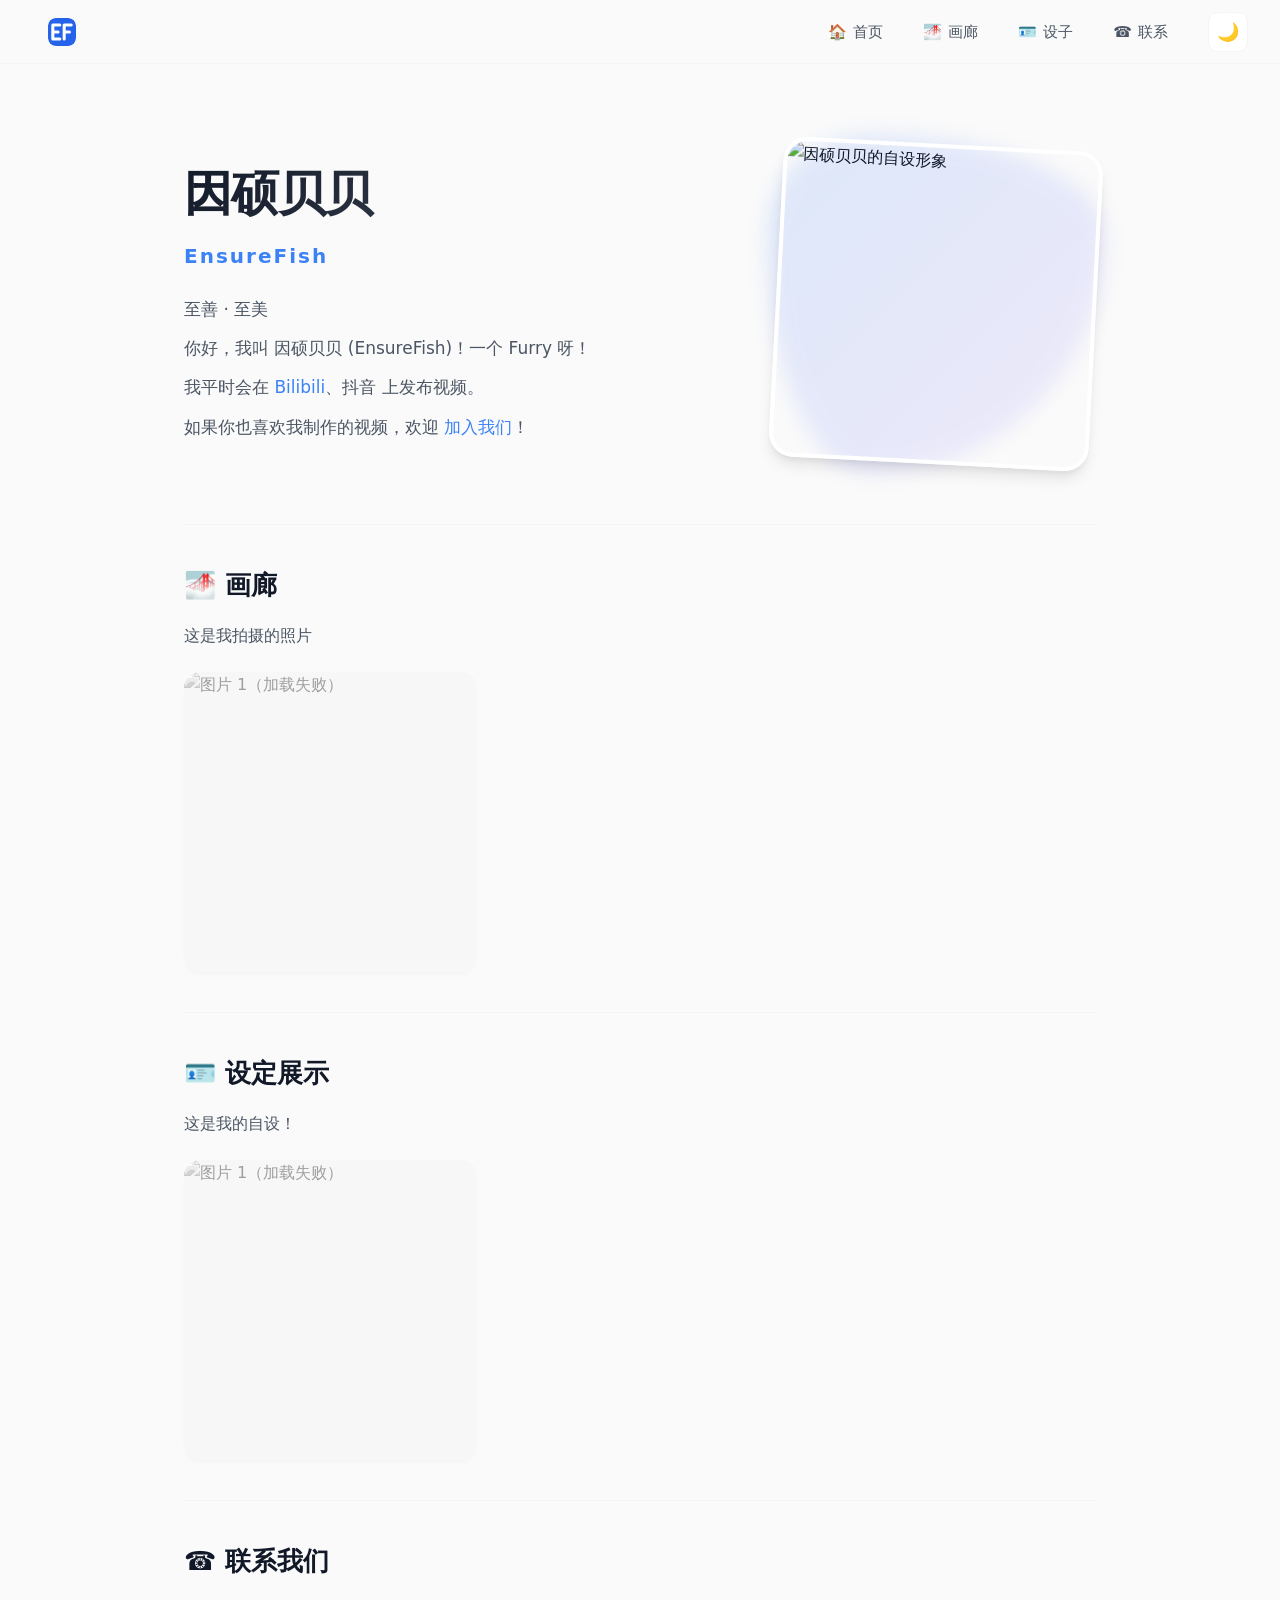
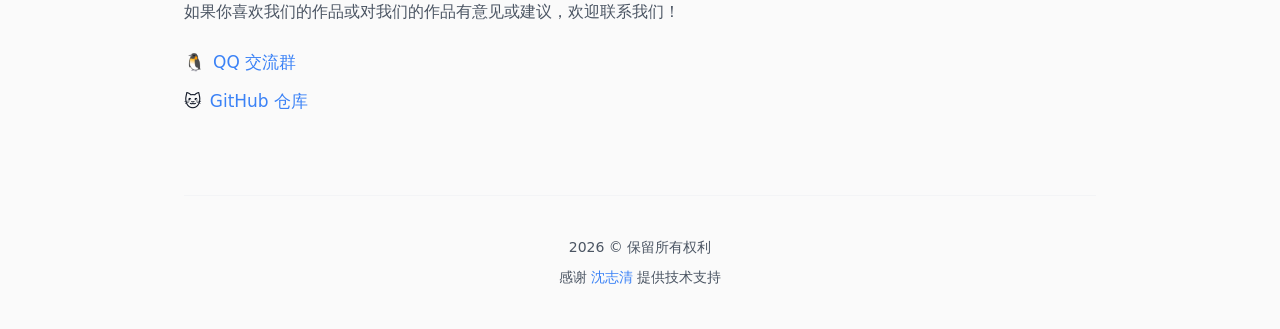
==== index.html @ 90cfcd7c "Updata: README UP!" ====
<!DOCTYPE html>
<html lang="zh-CN">
<head>
  <meta charset="UTF-8">
  <meta name="viewport" content="width=device-width, initial-scale=1.0">
  <meta name="color-scheme" content="light dark">
  <meta name="theme-color" content="#ffffff">
  <meta name="description" content="因硕贝贝（EnsureFish）的个人主页：摄影作品、自设展示与联系方式。">
  <meta property="og:type" content="website">
  <meta property="og:title" content="因硕贝贝的官网 | EnsureFish">
  <meta property="og:description" content="至善 · 至美">
  <meta property="og:url" content="https://ensurefish.pages.dev/">
  <link rel="icon" href="favicon.svg" type="image/svg+xml">
  <!-- 预连接图片域名 -->
  <link rel="preconnect" href="https://pub-3bb49bb0e4de4bcb941623bccda3b695.r2.dev" crossorigin>
  <!-- 预加载首屏 LCP 图片，提升渲染速度 -->
  <link rel="preload" as="image" href="https://pub-3bb49bb0e4de4bcb941623bccda3b695.r2.dev/Gallery/002.webp" fetchpriority="high">
  <!-- 预加载画廊 JSON 数据，缩短请求链 -->
  <link rel="preload" href="./images.json" as="fetch" crossorigin>
  <title>因硕贝贝的官网 | EnsureFish</title>

  <script>
    (function () {
      try {
        var saved = localStorage.getItem('theme');
        var systemDark = window.matchMedia('(prefers-color-scheme: dark)').matches;
        var theme = (saved === 'light' || saved === 'dark')
          ? saved : (systemDark ? 'dark' : 'light');
        var root = document.documentElement;
        root.dataset.theme = theme;
        root.style.colorScheme = theme;
        var meta = document.querySelector('meta[name="theme-color"]');
        if (meta) meta.content = theme === 'dark' ? '#0f1115' : '#ffffff';
      } catch (e) {}
    })();
  </script>

  <link rel="stylesheet" href="style.css">
</head>
<body>
  <a href="#main" class="skip-link">跳到主要内容</a>

  <header class="top_bar">
    <a class="logo" href="#" aria-label="EnsureFish 首页">
      <img class="logo-icon" src="favicon.svg" alt="" width="28" height="28">
    </a>
    <nav aria-label="主导航">
      <ul>
        <li><a href="#">🏠 <span class="nav-label">首页</span></a></li>
        <li><a href="#gallery">🌁 <span class="nav-label">画廊</span></a></li>
        <li><a href="#fursona">🪪 <span class="nav-label">设子</span></a></li>
        <li><a href="#contact">☎️ <span class="nav-label">联系</span></a></li>
      </ul>
    </nav>
    <button class="theme-toggle" id="themeToggle" type="button"
            aria-label="切换深色模式" title="切换深色模式">
      <span id="themeIcon">🌙</span>
    </button>
  </header>

  <div class="big_card">
    <main id="main">
      <!-- 首屏 Hero 区域 -->
      <section class="hero">
        <div class="hero-content">
          <h1>因硕贝贝</h1>
          <p class="subtitle">EnsureFish</p>
          <p>至善 · 至美</p>
          <p>你好，我叫 因硕贝贝 (EnsureFish)！一个 Furry 呀！</p>
          <p>我平时会在 <a href="https://space.bilibili.com/3546975999887513" target="_blank" rel="noopener">Bilibili</a>、抖音 上发布视频。</p>
          <p>如果你也喜欢我制作的视频，欢迎 <a href="#contact">加入我们</a>！</p>
        </div>
        <div class="hero-image">
          <!-- 你可以换成专门的头像，这里用自设图作为演示 -->
          <!-- 首屏图片 -->
          <img src="https://pub-3bb49bb0e4de4bcb941623bccda3b695.r2.dev/Gallery/002.webp" 
            alt="因硕贝贝的自设形象" 
            width="320" height="320" 
            fetchpriority="high">
        </div>
      </section>

      <!-- 画廊 -->
      <section class="section" id="gallery">
        <h2>🌁 画廊</h2>
        <p>这是我拍摄的照片</p>
        <div class="gallery" id="gallery_1"></div>
      </section>

      <!-- 设子 -->
      <section class="section" id="fursona">
        <h2>🪪 设定展示</h2>
        <p>这是我的自设！</p>
        <div class="gallery" id="gallery_2"></div>
      </section>

      <!-- 联系 -->
      <section class="section" id="contact">
        <h2>☎️ 联系我们</h2>
        <p>如果你喜欢我们的作品或对我们的作品有意见或建议，欢迎联系我们！</p>
        <ul class="contact-list">
          <li>🐧 <a href="https://qun.qq.com/universal-share/share?ac=1&authKey=KYZzRYg9R4zNlRQbPD7RokxBPhPKmWG%2BHboJwGRrkHcMjC67RmqNRKYT7KBKwAT6&busi_data=eyJncm91cENvZGUiOiI5MDMzOTMwMTIiLCJ0b2tlbiI6IlZoTGp6RnN6VGN3UGhOdENTYWtBYmlXRVZxRU9RS3BxMW1rak1Pay93YXgxZlRCM1RDRFY2RHo0ZWxTZ3ZhU2QiLCJ1aW4iOiIxNTkwMjE5Mjk5In0=&data=93l3lEwAiW1D4rKgBQqi-LeWCkKo30dEPXqC2fVnvddiibsJTv6JGe7n2qVXzUTSG_ZrV-U6OUoZwFbvZzv1GIAXPsxZX8_v-c6mtKLv3tw&svctype=5&tempid=h5_group_info">QQ 交流群</a></li>
          <li>🐱 <a href="https://github.com/SZQ2268/">GitHub 仓库</a></li>
        </ul>
      </section>
    </main>
    
    <footer>
      <p>2026 &copy; 保留所有权利</p>
      <p>感谢 <a href="https://github.com/SZQ2268" target="_blank" rel="noopener">沈志清</a> 提供技术支持</p>
    </footer>
  </div>

  <script src="script.js"></script>
</body>
</html>
---- style.css ----
/* ===== 1. 主题变量 ===== */
:root {
  --topbar-h: 64px;
  --bg: #fafafa;
  --bg-subtle: #ffffff;
  --bg-glass: rgba(250, 250, 250, 0.75);
  --text: #111827;
  --text-muted: #4b5563;
  --border: #f3f4f6;
  --accent: #3b82f6;
  --accent-hover: #2563eb;
  --accent-light: #eff6ff;
  --shadow: 0 4px 6px -1px rgba(0, 0, 0, 0.05), 0 2px 4px -1px rgba(0, 0, 0, 0.03);
  --shadow-hover: 0 10px 15px -3px rgba(0, 0, 0, 0.1), 0 4px 6px -2px rgba(0, 0, 0, 0.05);
  --radius: 16px;
}

html[data-theme='dark'] {
  --bg: #0f1115;
  --bg-subtle: #1a1d24;
  --bg-glass: rgba(15, 17, 21, 0.75);
  --text: #f3f4f6;
  --text-muted: #9ca3af;
  --border: #2a2f3a;
  --accent: #60a5fa;
  --accent-hover: #93c5fd;
  --accent-light: #1e3a8a;
  --shadow: 0 4px 6px -1px rgba(0, 0, 0, 0.3);
  --shadow-hover: 0 10px 15px -3px rgba(0, 0, 0, 0.5);
}

/* ===== 2. 全局重置 ===== */
* { box-sizing: border-box; }
html { scroll-behavior: smooth; }

#gallery, #fursona, #contact {
  scroll-margin-top: calc(var(--topbar-h) + 24px);
}

body {
  margin: 0;
  padding-top: var(--topbar-h);
  min-height: 100vh;
  background: var(--bg);
  color: var(--text);
  font-family: system-ui, -apple-system, 'Segoe UI', 'Noto Sans SC', sans-serif;
  transition: background-color 0.3s ease, color 0.3s ease;
  line-height: 1.6;
}

/* 兼容英文站 */
body:lang(en) {
  font-family: 'Comic Neue', 'Comic Sans MS', cursive;
}

p, h1, h2, ul { margin: 0; }
ul { padding: 0; list-style: none; }

a {
  color: var(--accent);
  text-decoration: none;
  transition: color 0.2s ease;
}
a:hover { color: var(--accent-hover); }

/* ===== 3. 无障碍跳过链接 ===== */
.skip-link {
  position: absolute;
  left: -9999px;
  top: 8px;
  padding: 8px 16px;
  background: var(--accent);
  color: #fff;
  border-radius: 8px;
  z-index: 999;
  text-decoration: none;
}
.skip-link:focus { left: 16px; }

/* ===== 4. 顶栏 (毛玻璃效果) ===== */
.top_bar {
  position: fixed;
  top: 0; left: 0; right: 0;
  height: var(--topbar-h);
  display: flex;
  align-items: center;
  gap: 24px;
  padding: 0 32px;
  background: var(--bg-glass);
  backdrop-filter: blur(12px);
  -webkit-backdrop-filter: blur(12px);
  border-bottom: 1px solid var(--border);
  z-index: 100;
}

.top_bar .logo {
  display: flex;
  align-items: center;
  gap: 8px;
  font-size: 18px;
  font-weight: 700;
  color: var(--text);
  text-decoration: none;
}
.logo-icon { display: block; border-radius: 8px; }

.top_bar nav { margin-left: auto; }
.top_bar ul {
  display: flex;
  gap: 8px;
}
.top_bar a {
  display: flex;
  align-items: center;
  gap: 6px;
  padding: 8px 16px;
  border-radius: 8px;
  color: var(--text-muted);
  font-size: 15px;
  font-weight: 500;
  transition: all 0.2s ease;
}
.top_bar a:hover {
  color: var(--text);
  background: var(--border);
}

/* ===== 5. 主题切换按钮 ===== */
.theme-toggle {
  width: 40px;
  height: 40px;
  display: grid;
  place-items: center;
  border: 1px solid var(--border);
  border-radius: 10px;
  background: var(--bg-subtle);
  color: var(--text);
  cursor: pointer;
  font-size: 18px;
  transition: all 0.2s ease;
}
.theme-toggle:hover {
  border-color: var(--accent);
  background: var(--bg);
}

/* ===== 6. 主体布局 ===== */
.big_card {
  max-width: 960px;
  margin: 0 auto;
  padding: 0 24px;
}

/* ===== 7. Hero 区域 (首屏) ===== */
.hero {
  padding: 80px 0 60px;
  display: flex;
  align-items: center;
  justify-content: space-between;
  gap: 48px;
}

.hero-content {
  flex: 1;
  max-width: 520px;
}

.hero h1 {
  font-size: 48px;
  font-weight: 800;
  letter-spacing: -0.02em;
  margin-bottom: 8px;
  background: linear-gradient(135deg, var(--text) 0%, var(--text-muted) 100%);
  -webkit-background-clip: text;
  -webkit-text-fill-color: transparent;
}

.hero .subtitle {
  font-size: 20px;
  color: var(--accent);
  font-weight: 600;
  margin-bottom: 24px;
  letter-spacing: 2px;
}

.hero p {
  font-size: 17px;
  color: var(--text-muted);
  margin-bottom: 12px;
}

.hero-image {
  flex-shrink: 0;
  position: relative;
  width: 320px;
  height: 320px;
  display: flex;
  justify-content: center;
  align-items: center;
}

.hero-image::before {
  content: '';
  position: absolute;
  inset: -10px;
  background: linear-gradient(135deg, var(--accent) 0%, #a78bfa 100%);
  border-radius: 30% 70% 70% 30% / 30% 30% 70% 70%;
  opacity: 0.15;
  filter: blur(10px);
  transition: all 0.5s ease;
  z-index: -1;
}

.hero-image img {
  width: 100%;
  height: 100%;
  object-fit: cover;
  border-radius: 24px;
  box-shadow: var(--shadow-hover);
  border: 4px solid var(--bg-subtle);
  transform: rotate(3deg);
  transition: transform 0.4s cubic-bezier(0.175, 0.885, 0.32, 1.275);
}

.hero-image:hover img {
  transform: rotate(0deg) scale(1.05);
}

.hero-image:hover::before {
  transform: scale(1.1) rotate(15deg);
  opacity: 0.25;
}

/* ===== 8. 内容区块 ===== */
.section {
  padding: 40px 0;
  border-top: 1px solid var(--border);
}
.section h2 {
  font-size: 26px;
  font-weight: 700;
  margin-bottom: 16px;
  display: flex;
  align-items: center;
  gap: 8px;
}
.section > p {
  color: var(--text-muted);
  margin-bottom: 24px;
  font-size: 16px;
}

/* ===== 9. 联系列表 ===== */
.contact-list {
  display: flex;
  flex-direction: column;
  gap: 12px;
  font-size: 17px;
}
.contact-list li {
  display: flex;
  align-items: center;
  gap: 8px;
}
.contact-list a {
  font-weight: 500;
  text-decoration: underline;
  text-decoration-color: transparent;
  text-underline-offset: 4px;
  transition: text-decoration-color 0.2s;
}
.contact-list a:hover {
  text-decoration-color: var(--accent);
}

/* ===== 10. 页脚 ===== */
footer {
  padding: 40px 0;
  text-align: center;
  color: var(--text-muted);
  font-size: 14px;
  border-top: 1px solid var(--border);
  margin-top: 40px;
}
footer p + p { margin-top: 8px; }

/* ===== 11. 画廊 (升级版) ===== */
.gallery {
  display: grid;
  grid-template-columns: repeat(auto-fill, minmax(240px, 1fr));
  gap: 16px;
}

.gallery img {
  width: 100%;
  aspect-ratio: 4 / 3;
  object-fit: cover;
  border-radius: var(--radius);
  background: var(--border);
  box-shadow: var(--shadow);
  transition: transform 0.3s cubic-bezier(0.4, 0, 0.2, 1), box-shadow 0.3s ease;
  cursor: pointer;
}

.gallery img:hover {
  transform: translateY(-4px) scale(1.02);
  box-shadow: var(--shadow-hover);
}

.gallery img.is-error {
  opacity: 0.4;
  filter: grayscale(1);
}

html[data-theme='dark'] .gallery img:not(.is-error) {
  filter: brightness(0.9);
  transition: transform 0.3s ease, filter 0.3s ease, box-shadow 0.3s ease;
}
html[data-theme='dark'] .gallery img:hover {
  filter: brightness(1);
}

/* ===== 12. 响应式 (统一放在底部) ===== */
/* 平板及大屏手机：首屏变为上下结构 */
@media (max-width: 768px) {
  .hero {
    flex-direction: column-reverse;
    text-align: center;
    padding: 40px 0 60px;
    gap: 32px;
  }
  .hero-content {
    max-width: 100%;
  }
  .hero-image {
    width: 240px;
    height: 240px;
  }
}

/* 小屏手机：导航栏与整体间距调整 */
@media (max-width: 640px) {
  .top_bar { padding: 0 16px; }
  .top_bar ul { gap: 4px; }
  .top_bar a { padding: 8px; font-size: 14px; }
  .nav-label { display: none; } /* 小屏仅留 Emoji */
  
  .hero { padding: 30px 0 40px; } /* 微调首屏间距 */
  .hero h1 { font-size: 32px; }
  .hero .subtitle { font-size: 18px; }
  
  .section { padding: 32px 0; }
  .gallery { grid-template-columns: repeat(auto-fill, minmax(160px, 1fr)); gap: 12px; }
}

/* ===== 13. 减少动态效果 ===== */
@media (prefers-reduced-motion: reduce) {
  html { scroll-behavior: auto; }
  *, *::before, *::after {
    transition-duration: 0.01ms !important;
    animation-duration: 0.01ms !important;
  }
}
/* ===== 14. 鼠标光晕 (Spotlight) ===== */
#cursor-glow {
  position: fixed;
  top: 0; left: 0;
  width: 600px;
  height: 600px;
  margin-left: -300px;
  margin-top: -300px;
  border-radius: 50%;
  pointer-events: none; /* 关键：绝不能阻挡鼠标点击 */
  z-index: 9999;        /* 保证在最高层 */
  opacity: 0;
  transition: opacity 0.3s ease;
  will-change: transform; /* 开启硬件加速 */
  
  /* 亮色模式：柔和的蓝色光晕，使用 multiply 混合模式让它在白底上显色 */
  background: radial-gradient(circle closest-side, rgba(59, 130, 246, 0.15), transparent 80%);
  mix-blend-mode: multiply;
}

/* 暗色模式：使用 screen 滤色模式，光晕会更亮更通透 */
html[data-theme='dark'] #cursor-glow {
  background: radial-gradient(circle closest-side, rgba(96, 165, 250, 0.12), transparent 80%);
  mix-blend-mode: screen;
}

/* 触摸屏设备直接隐藏 */
@media (pointer: coarse) {
  #cursor-glow { display: none; }
}
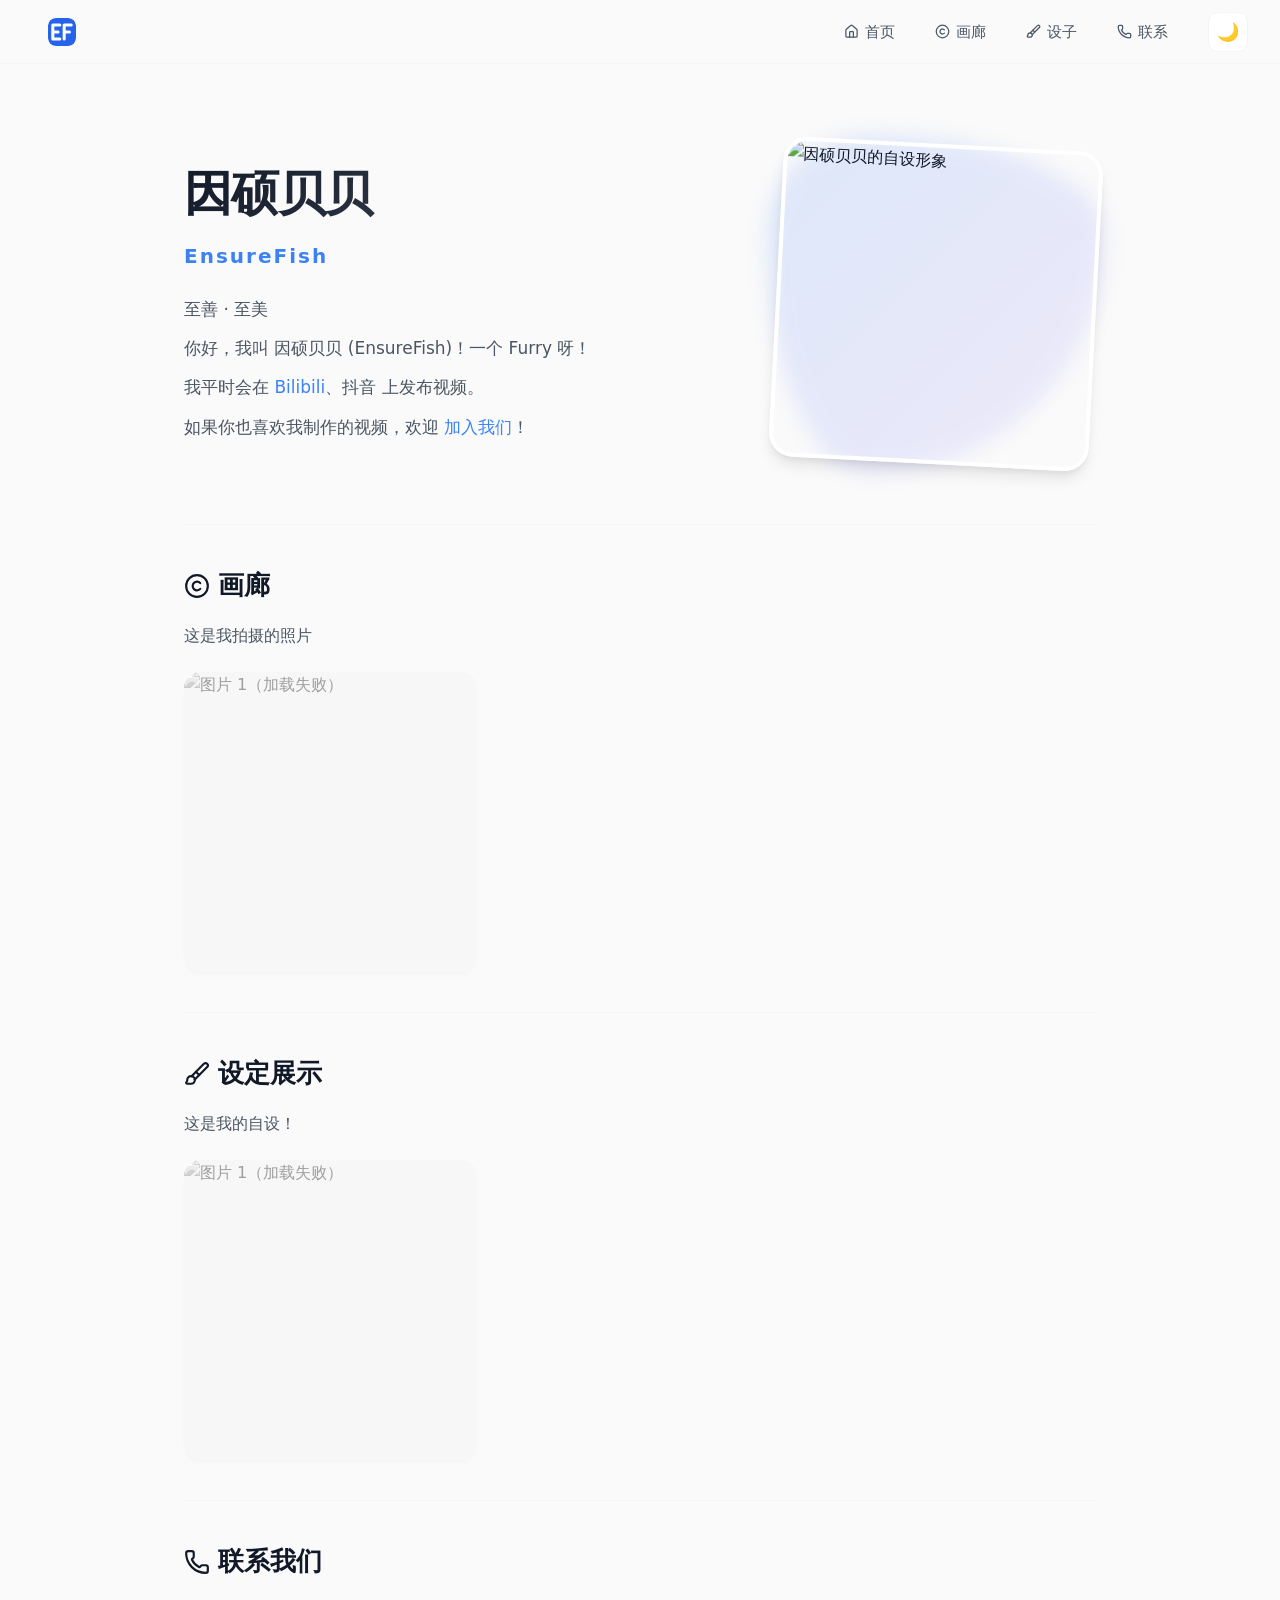
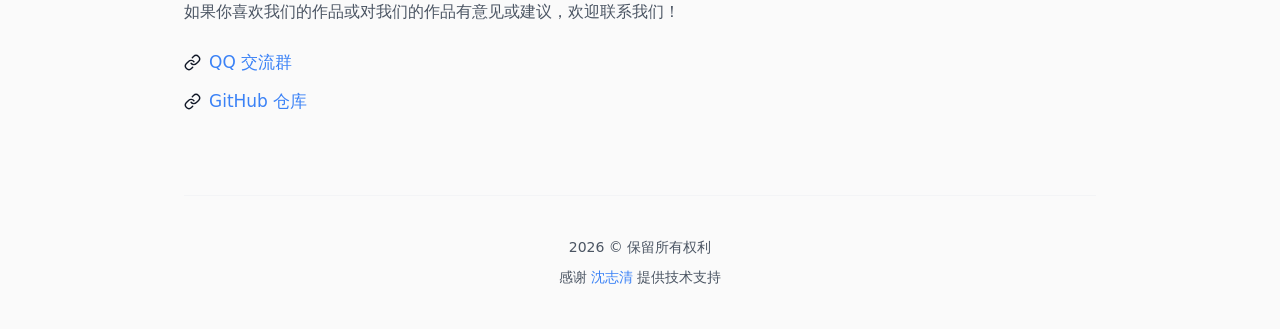
==== commit dfcebc45: "Update: New style and logo, butiful!" ====
--- a/index.html
+++ b/index.html
@@ -10,30 +10,23 @@
   <meta property="og:title" content="因硕贝贝的官网 | EnsureFish">
   <meta property="og:description" content="至善 · 至美">
   <meta property="og:url" content="https://ensurefish.pages.dev/">
+  <meta property="og:image" content="https://pub-3bb49bb0e4de4bcb941623bccda3b695.r2.dev/Gallery/002.webp">
+  <meta property="og:image:alt" content="因硕贝贝的自设形象">
+  <link rel="canonical" href="https://ensurefish.pages.dev/">
+  <link rel="alternate" hreflang="en" href="https://ensurefish.pages.dev/en.html">
+  <link rel="alternate" hreflang="zh-CN" href="https://ensurefish.pages.dev/">
+  <link rel="alternate" hreflang="x-default" href="https://ensurefish.pages.dev/">
   <link rel="icon" href="favicon.svg" type="image/svg+xml">
   <!-- 预连接图片域名 -->
   <link rel="preconnect" href="https://pub-3bb49bb0e4de4bcb941623bccda3b695.r2.dev" crossorigin>
   <!-- 预加载首屏 LCP 图片，提升渲染速度 -->
   <link rel="preload" as="image" href="https://pub-3bb49bb0e4de4bcb941623bccda3b695.r2.dev/Gallery/002.webp" fetchpriority="high">
-  <!-- 预加载画廊 JSON 数据，缩短请求链 -->
-  <link rel="preload" href="./images.json" as="fetch" crossorigin>
+  <!-- 预加载画廊 JSON 数据，缩短请求链（需与 script.js 的 fetch 完全匹配，勿加 crossorigin） -->
+  <link rel="preload" href="./images.json" as="fetch">
   <title>因硕贝贝的官网 | EnsureFish</title>
 
-  <script>
-    (function () {
-      try {
-        var saved = localStorage.getItem('theme');
-        var systemDark = window.matchMedia('(prefers-color-scheme: dark)').matches;
-        var theme = (saved === 'light' || saved === 'dark')
-          ? saved : (systemDark ? 'dark' : 'light');
-        var root = document.documentElement;
-        root.dataset.theme = theme;
-        root.style.colorScheme = theme;
-        var meta = document.querySelector('meta[name="theme-color"]');
-        if (meta) meta.content = theme === 'dark' ? '#0f1115' : '#ffffff';
-      } catch (e) {}
-    })();
-  </script>
+  <!-- 主题引导脚本：同步加载，先于首帧渲染应用主题，避免闪烁 -->
+  <script src="theme.js"></script>
 
   <link rel="stylesheet" href="style.css">
 </head>
@@ -44,17 +37,21 @@
     <a class="logo" href="#" aria-label="EnsureFish 首页">
       <img class="logo-icon" src="favicon.svg" alt="" width="28" height="28">
     </a>
-    <nav aria-label="主导航">
+    <nav id="siteNav" aria-label="主导航">
       <ul>
-        <li><a href="#">🏠 <span class="nav-label">首页</span></a></li>
-        <li><a href="#gallery">🌁 <span class="nav-label">画廊</span></a></li>
-        <li><a href="#fursona">🪪 <span class="nav-label">设子</span></a></li>
-        <li><a href="#contact">☎️ <span class="nav-label">联系</span></a></li>
+        <li><a href="#"><span class="nav-icon icon-home" aria-hidden="true"></span><span class="nav-label">首页</span></a></li>
+        <li><a href="#gallery"><span class="nav-icon icon-copy" aria-hidden="true"></span><span class="nav-label">画廊</span></a></li>
+        <li><a href="#fursona"><span class="nav-icon icon-draw" aria-hidden="true"></span><span class="nav-label">设子</span></a></li>
+        <li><a href="#contact"><span class="nav-icon icon-phone" aria-hidden="true"></span><span class="nav-label">联系</span></a></li>
       </ul>
     </nav>
     <button class="theme-toggle" id="themeToggle" type="button"
             aria-label="切换深色模式" title="切换深色模式">
       <span id="themeIcon">🌙</span>
+    </button>
+    <button class="menu-toggle" id="menuToggle" type="button"
+            aria-label="打开菜单" aria-expanded="false" aria-controls="siteNav">
+      <span class="nav-icon icon-menu" aria-hidden="true"></span>
     </button>
   </header>
 
@@ -71,8 +68,7 @@
           <p>如果你也喜欢我制作的视频，欢迎 <a href="#contact">加入我们</a>！</p>
         </div>
         <div class="hero-image">
-          <!-- 你可以换成专门的头像，这里用自设图作为演示 -->
-          <!-- 首屏图片 -->
+          <!-- 首屏头像：LCP 元素，与 <head> 中的 preload 呼应，保持急切加载 -->
           <img src="https://pub-3bb49bb0e4de4bcb941623bccda3b695.r2.dev/Gallery/002.webp" 
             alt="因硕贝贝的自设形象" 
             width="320" height="320" 
@@ -82,25 +78,25 @@
 
       <!-- 画廊 -->
       <section class="section" id="gallery">
-        <h2>🌁 画廊</h2>
+        <h2><span class="section-icon icon-copy" aria-hidden="true"></span>画廊</h2>
         <p>这是我拍摄的照片</p>
         <div class="gallery" id="gallery_1"></div>
       </section>
 
       <!-- 设子 -->
       <section class="section" id="fursona">
-        <h2>🪪 设定展示</h2>
+        <h2><span class="section-icon icon-draw" aria-hidden="true"></span>设定展示</h2>
         <p>这是我的自设！</p>
         <div class="gallery" id="gallery_2"></div>
       </section>
 
       <!-- 联系 -->
       <section class="section" id="contact">
-        <h2>☎️ 联系我们</h2>
+        <h2><span class="section-icon icon-phone" aria-hidden="true"></span>联系我们</h2>
         <p>如果你喜欢我们的作品或对我们的作品有意见或建议，欢迎联系我们！</p>
         <ul class="contact-list">
-          <li>🐧 <a href="https://qun.qq.com/universal-share/share?ac=1&authKey=KYZzRYg9R4zNlRQbPD7RokxBPhPKmWG%2BHboJwGRrkHcMjC67RmqNRKYT7KBKwAT6&busi_data=eyJncm91cENvZGUiOiI5MDMzOTMwMTIiLCJ0b2tlbiI6IlZoTGp6RnN6VGN3UGhOdENTYWtBYmlXRVZxRU9RS3BxMW1rak1Pay93YXgxZlRCM1RDRFY2RHo0ZWxTZ3ZhU2QiLCJ1aW4iOiIxNTkwMjE5Mjk5In0=&data=93l3lEwAiW1D4rKgBQqi-LeWCkKo30dEPXqC2fVnvddiibsJTv6JGe7n2qVXzUTSG_ZrV-U6OUoZwFbvZzv1GIAXPsxZX8_v-c6mtKLv3tw&svctype=5&tempid=h5_group_info">QQ 交流群</a></li>
-          <li>🐱 <a href="https://github.com/SZQ2268/">GitHub 仓库</a></li>
+          <li><span class="section-icon icon-link" aria-hidden="true"></span><a href="https://qun.qq.com/universal-share/share?ac=1&authKey=fGtbNWB8%2BhKvTCtJYaZNSEK3AADbcnYSFBR2N4G%2BbuwLK4mECunrBGglQWTHFO%2BW&busi_data=eyJncm91cENvZGUiOiI5MDMzOTMwMTIiLCJ0b2tlbiI6IkhKUUROWmxlODdkU09Yc29kbXZsZU9yMGdjTFF4S201TFp3UFlXeFl3c1BWNy9Ha0dMMXNldVJnTjVpR1VmdEIiLCJ1aW4iOiIxNTkwMjE5Mjk5In0%3D&data=HEM42gnyhhyVTzVLpcSByTM01UmutHzFWJ4dZpioxN8xyL_9owW5aiCp0expp3ZQNybie4vvs7OkYfc91cnGsQ&svctype=4&tempid=h5_group_info" target="_blank" rel="noopener">QQ 交流群</a></li>
+          <li><span class="section-icon icon-link" aria-hidden="true"></span><a href="https://github.com/SZQ2268/EnsureFish">GitHub 仓库</a></li>
         </ul>
       </section>
     </main>
--- a/style.css
+++ b/style.css
@@ -118,15 +118,42 @@
   color: var(--text-muted);
   font-size: 15px;
   font-weight: 500;
-  transition: all 0.2s ease;
+  transition: color 0.2s ease, background-color 0.2s ease;
 }
 .top_bar a:hover {
   color: var(--text);
   background: var(--border);
 }
 
-/* ===== 5. 主题切换按钮 ===== */
-.theme-toggle {
+/* ===== 导航 / 标题图标（SVG mask 引用 images/*.svg） ===== */
+/* 图标以 currentColor 着色，颜色自动跟随文字与明暗主题，
+   无需为暗色模式另备一套图片；文件是唯一数据源，改图即可全站生效。 */
+.nav-icon,
+.section-icon {
+  display: inline-block;
+  width: 1em;
+  height: 1em;
+  background-color: currentColor;
+  -webkit-mask-image: var(--icon);
+  mask-image: var(--icon);
+  -webkit-mask-repeat: no-repeat;
+  mask-repeat: no-repeat;
+  -webkit-mask-position: center;
+  mask-position: center;
+  -webkit-mask-size: contain;
+  mask-size: contain;
+  vertical-align: -0.15em; /* 非 flex 场景下与文本基线对齐 */
+}
+.icon-home  { --icon: url('images/home.svg'); }
+.icon-draw  { --icon: url('images/draw.svg'); }
+.icon-phone { --icon: url('images/phone.svg'); }
+.icon-copy  { --icon: url('images/copy.svg'); }
+.icon-link  { --icon: url('images/link.svg'); }
+.icon-menu  { --icon: url('images/menu.svg'); }
+
+/* ===== 5. 顶栏按钮（主题切换 / 汉堡菜单，样式共用） ===== */
+.theme-toggle,
+.menu-toggle {
   width: 40px;
   height: 40px;
   display: grid;
@@ -137,12 +164,16 @@
   color: var(--text);
   cursor: pointer;
   font-size: 18px;
-  transition: all 0.2s ease;
-}
-.theme-toggle:hover {
+  transition: color 0.2s ease, background-color 0.2s ease, border-color 0.2s ease;
+}
+.theme-toggle:hover,
+.menu-toggle:hover {
   border-color: var(--accent);
   background: var(--bg);
 }
+
+/* 汉堡按钮默认隐藏，仅小屏显示（见响应式区块） */
+.menu-toggle { display: none; }
 
 /* ===== 6. 主体布局 ===== */
 .big_card {
@@ -171,7 +202,8 @@
   letter-spacing: -0.02em;
   margin-bottom: 8px;
   background: linear-gradient(135deg, var(--text) 0%, var(--text-muted) 100%);
-  -webkit-background-clip: text;
+  background-clip: text;         /* 标准属性，Firefox 等现代浏览器直接生效 */
+  -webkit-background-clip: text; /* Chromium / Safari 兼容 */
   -webkit-text-fill-color: transparent;
 }
 
@@ -207,7 +239,7 @@
   border-radius: 30% 70% 70% 30% / 30% 30% 70% 70%;
   opacity: 0.15;
   filter: blur(10px);
-  transition: all 0.5s ease;
+  transition: transform 0.5s ease, opacity 0.5s ease;
   z-index: -1;
 }
 
@@ -236,6 +268,8 @@
   padding: 40px 0;
   border-top: 1px solid var(--border);
 }
+/* 页面第一个内容区块（英文站首屏）不显示顶线 */
+main > .section:first-child { border-top: 0; }
 .section h2 {
   font-size: 26px;
   font-weight: 700;
@@ -299,7 +333,7 @@
   background: var(--border);
   box-shadow: var(--shadow);
   transition: transform 0.3s cubic-bezier(0.4, 0, 0.2, 1), box-shadow 0.3s ease;
-  cursor: pointer;
+  /* 画廊图片暂未挂点击行为，不用 pointer 光标以免误导可点击 */
 }
 
 .gallery img:hover {
@@ -338,17 +372,35 @@
   }
 }
 
-/* 小屏手机：导航栏与整体间距调整 */
+/* 小屏手机：导航收进汉堡菜单，以下拉面板展示 */
 @media (max-width: 640px) {
-  .top_bar { padding: 0 16px; }
-  .top_bar ul { gap: 4px; }
-  .top_bar a { padding: 8px; font-size: 14px; }
-  .nav-label { display: none; } /* 小屏仅留 Emoji */
-  
+  .top_bar { padding: 0 16px; gap: 12px; }
+
+  /* 汉堡按钮：仅小屏显示，并把主题按钮一起推到右侧 */
+  .menu-toggle { display: grid; margin-left: auto; }
+
+  /* 导航改为顶栏下方的下拉面板，默认收起 */
+  .top_bar nav {
+    position: absolute;
+    top: 100%;
+    left: 0;
+    right: 0;
+    padding: 8px 16px 16px;
+    background: var(--bg-glass);
+    -webkit-backdrop-filter: blur(12px);
+    backdrop-filter: blur(12px);
+    border-bottom: 1px solid var(--border);
+    box-shadow: var(--shadow);
+    display: none;
+  }
+  .top_bar.nav-open nav { display: block; }
+  .top_bar nav ul { flex-direction: column; gap: 4px; }
+  .top_bar nav a { padding: 12px 16px; font-size: 16px; }
+
   .hero { padding: 30px 0 40px; } /* 微调首屏间距 */
   .hero h1 { font-size: 32px; }
   .hero .subtitle { font-size: 18px; }
-  
+
   .section { padding: 32px 0; }
   .gallery { grid-template-columns: repeat(auto-fill, minmax(160px, 1fr)); gap: 12px; }
 }
@@ -367,14 +419,14 @@
   top: 0; left: 0;
   width: 600px;
   height: 600px;
-  margin-left: -300px;
+  margin-left: -300px;  /* 与 script.js 的 translate3d 配合，把圆心对准光标 */
   margin-top: -300px;
   border-radius: 50%;
   pointer-events: none; /* 关键：绝不能阻挡鼠标点击 */
   z-index: 9999;        /* 保证在最高层 */
   opacity: 0;
   transition: opacity 0.3s ease;
-  will-change: transform; /* 开启硬件加速 */
+  /* will-change 由 script.js 在动画运行时动态开关，空闲时释放合成层 */
   
   /* 亮色模式：柔和的蓝色光晕，使用 multiply 混合模式让它在白底上显色 */
   background: radial-gradient(circle closest-side, rgba(59, 130, 246, 0.15), transparent 80%);
@@ -390,4 +442,25 @@
 /* 触摸屏设备直接隐藏 */
 @media (pointer: coarse) {
   #cursor-glow { display: none; }
+}
+
+/* ===== 15. 404 页面 ===== */
+.page-404 {
+  min-height: calc(100vh - var(--topbar-h));
+  display: flex;
+  flex-direction: column;
+  justify-content: center;
+  align-items: center;
+  text-align: center;
+}
+.page-404 h1 {
+  font-size: 72px;
+  font-weight: 800;
+  margin-bottom: 8px;
+}
+.page-404 p { margin-bottom: 8px; }
+.page-404 footer {
+  margin-top: 32px;
+  padding: 16px 0 8px;
+  border-top: 0;
 }
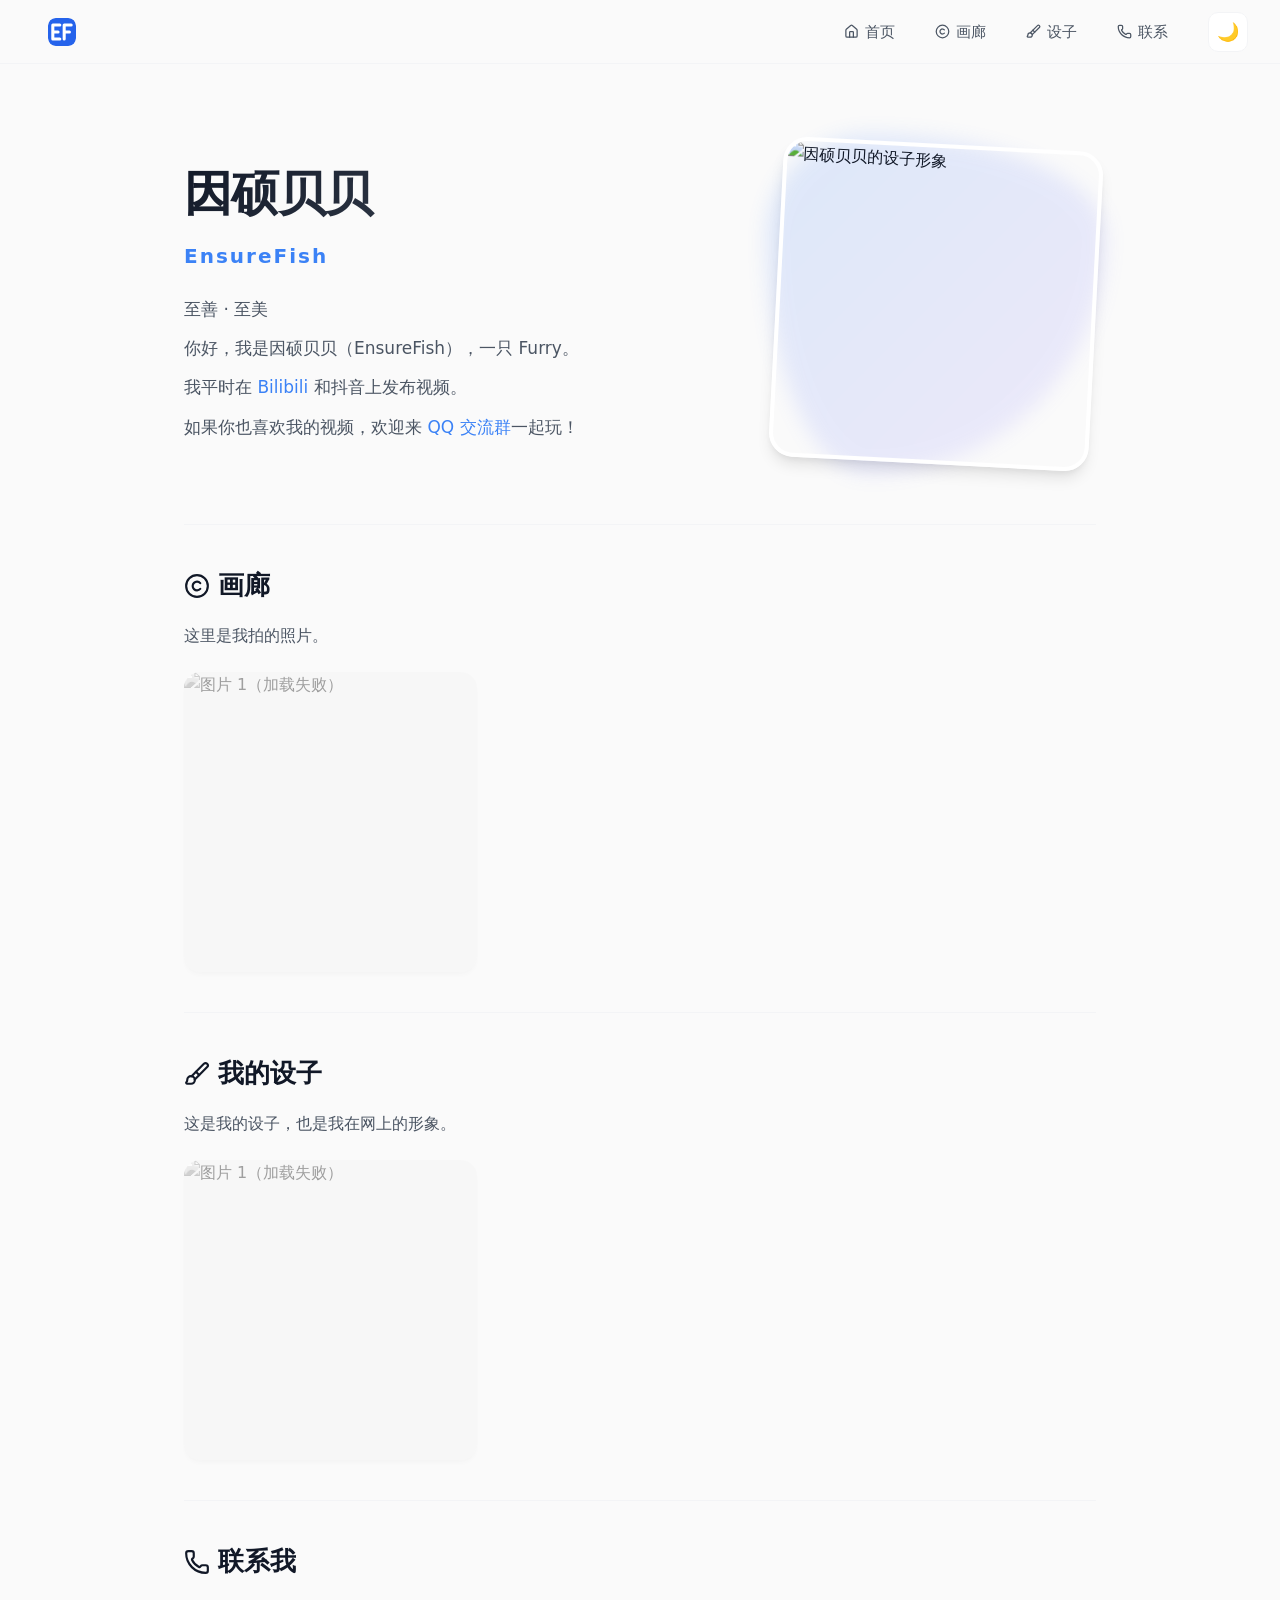
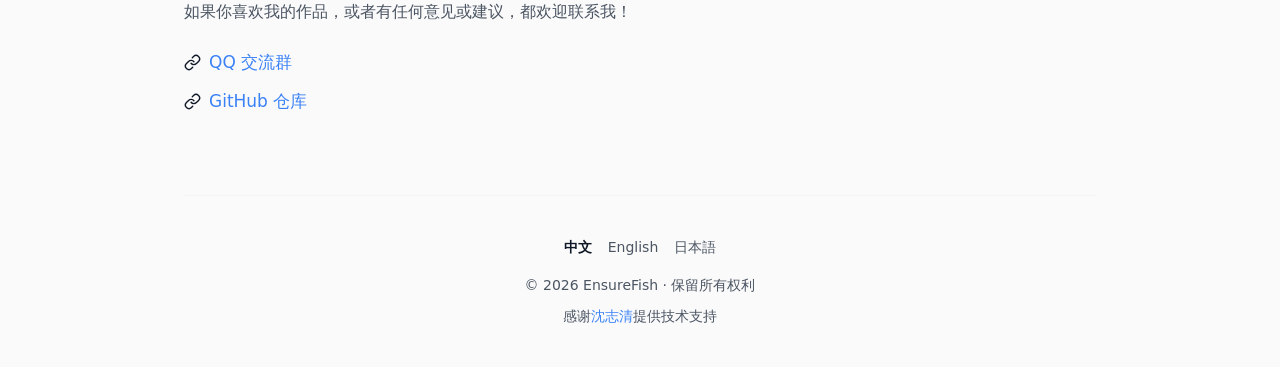
==== commit e4c66f3d: "Update: Japan!" ====
--- a/index.html
+++ b/index.html
@@ -5,25 +5,26 @@
   <meta name="viewport" content="width=device-width, initial-scale=1.0">
   <meta name="color-scheme" content="light dark">
   <meta name="theme-color" content="#ffffff">
-  <meta name="description" content="因硕贝贝（EnsureFish）的个人主页：摄影作品、自设展示与联系方式。">
+  <meta name="description" content="因硕贝贝（EnsureFish），一只爱拍视频和照片的 Furry。这里是我的摄影作品、设子展示与联系方式。">
   <meta property="og:type" content="website">
-  <meta property="og:title" content="因硕贝贝的官网 | EnsureFish">
-  <meta property="og:description" content="至善 · 至美">
+  <meta property="og:title" content="因硕贝贝（EnsureFish）的个人主页">
+  <meta property="og:description" content="因硕贝贝（EnsureFish），一只爱拍视频和照片的 Furry。这里是我的摄影作品、设子展示与联系方式。">
   <meta property="og:url" content="https://ensurefish.pages.dev/">
   <meta property="og:image" content="https://pub-3bb49bb0e4de4bcb941623bccda3b695.r2.dev/Gallery/002.webp">
-  <meta property="og:image:alt" content="因硕贝贝的自设形象">
+  <meta property="og:image:alt" content="因硕贝贝的设子形象">
   <link rel="canonical" href="https://ensurefish.pages.dev/">
+  <link rel="alternate" hreflang="zh-CN" href="https://ensurefish.pages.dev/">
   <link rel="alternate" hreflang="en" href="https://ensurefish.pages.dev/en.html">
-  <link rel="alternate" hreflang="zh-CN" href="https://ensurefish.pages.dev/">
+  <link rel="alternate" hreflang="ja" href="https://ensurefish.pages.dev/ja.html">
   <link rel="alternate" hreflang="x-default" href="https://ensurefish.pages.dev/">
   <link rel="icon" href="favicon.svg" type="image/svg+xml">
   <!-- 预连接图片域名 -->
   <link rel="preconnect" href="https://pub-3bb49bb0e4de4bcb941623bccda3b695.r2.dev" crossorigin>
   <!-- 预加载首屏 LCP 图片，提升渲染速度 -->
   <link rel="preload" as="image" href="https://pub-3bb49bb0e4de4bcb941623bccda3b695.r2.dev/Gallery/002.webp" fetchpriority="high">
-  <!-- 预加载画廊 JSON 数据，缩短请求链（需与 script.js 的 fetch 完全匹配，勿加 crossorigin） -->
-  <link rel="preload" href="./images.json" as="fetch">
-  <title>因硕贝贝的官网 | EnsureFish</title>
+  <!-- 预加载画廊 JSON 数据，crossorigin 与 fetch 的默认凭据模式保持一致 -->
+  <link rel="preload" href="./images.json" as="fetch" crossorigin>
+  <title>因硕贝贝（EnsureFish）的个人主页</title>
 
   <!-- 主题引导脚本：同步加载，先于首帧渲染应用主题，避免闪烁 -->
   <script src="theme.js"></script>
@@ -63,14 +64,14 @@
           <h1>因硕贝贝</h1>
           <p class="subtitle">EnsureFish</p>
           <p>至善 · 至美</p>
-          <p>你好，我叫 因硕贝贝 (EnsureFish)！一个 Furry 呀！</p>
-          <p>我平时会在 <a href="https://space.bilibili.com/3546975999887513" target="_blank" rel="noopener">Bilibili</a>、抖音 上发布视频。</p>
-          <p>如果你也喜欢我制作的视频，欢迎 <a href="#contact">加入我们</a>！</p>
+          <p>你好，我是因硕贝贝（EnsureFish），一只 Furry。</p>
+          <p>我平时在 <a href="https://space.bilibili.com/3546975999887513" target="_blank" rel="noopener">Bilibili</a> 和抖音上发布视频。</p>
+          <p>如果你也喜欢我的视频，欢迎来 <a href="#contact">QQ 交流群</a>一起玩！</p>
         </div>
         <div class="hero-image">
           <!-- 首屏头像：LCP 元素，与 <head> 中的 preload 呼应，保持急切加载 -->
           <img src="https://pub-3bb49bb0e4de4bcb941623bccda3b695.r2.dev/Gallery/002.webp" 
-            alt="因硕贝贝的自设形象" 
+            alt="因硕贝贝的设子形象" 
             width="320" height="320" 
             fetchpriority="high">
         </div>
@@ -79,31 +80,36 @@
       <!-- 画廊 -->
       <section class="section" id="gallery">
         <h2><span class="section-icon icon-copy" aria-hidden="true"></span>画廊</h2>
-        <p>这是我拍摄的照片</p>
+        <p>这里是我拍的照片。</p>
         <div class="gallery" id="gallery_1"></div>
       </section>
 
       <!-- 设子 -->
       <section class="section" id="fursona">
-        <h2><span class="section-icon icon-draw" aria-hidden="true"></span>设定展示</h2>
-        <p>这是我的自设！</p>
+        <h2><span class="section-icon icon-draw" aria-hidden="true"></span>我的设子</h2>
+        <p>这是我的设子，也是我在网上的形象。</p>
         <div class="gallery" id="gallery_2"></div>
       </section>
 
       <!-- 联系 -->
       <section class="section" id="contact">
-        <h2><span class="section-icon icon-phone" aria-hidden="true"></span>联系我们</h2>
-        <p>如果你喜欢我们的作品或对我们的作品有意见或建议，欢迎联系我们！</p>
+        <h2><span class="section-icon icon-phone" aria-hidden="true"></span>联系我</h2>
+        <p>如果你喜欢我的作品，或者有任何意见或建议，都欢迎联系我！</p>
         <ul class="contact-list">
           <li><span class="section-icon icon-link" aria-hidden="true"></span><a href="https://qun.qq.com/universal-share/share?ac=1&authKey=fGtbNWB8%2BhKvTCtJYaZNSEK3AADbcnYSFBR2N4G%2BbuwLK4mECunrBGglQWTHFO%2BW&busi_data=eyJncm91cENvZGUiOiI5MDMzOTMwMTIiLCJ0b2tlbiI6IkhKUUROWmxlODdkU09Yc29kbXZsZU9yMGdjTFF4S201TFp3UFlXeFl3c1BWNy9Ha0dMMXNldVJnTjVpR1VmdEIiLCJ1aW4iOiIxNTkwMjE5Mjk5In0%3D&data=HEM42gnyhhyVTzVLpcSByTM01UmutHzFWJ4dZpioxN8xyL_9owW5aiCp0expp3ZQNybie4vvs7OkYfc91cnGsQ&svctype=4&tempid=h5_group_info" target="_blank" rel="noopener">QQ 交流群</a></li>
-          <li><span class="section-icon icon-link" aria-hidden="true"></span><a href="https://github.com/SZQ2268/EnsureFish">GitHub 仓库</a></li>
+          <li><span class="section-icon icon-link" aria-hidden="true"></span><a href="https://github.com/SZQ2268/EnsureFish" target="_blank" rel="noopener">GitHub 仓库</a></li>
         </ul>
       </section>
     </main>
     
     <footer>
-      <p>2026 &copy; 保留所有权利</p>
-      <p>感谢 <a href="https://github.com/SZQ2268" target="_blank" rel="noopener">沈志清</a> 提供技术支持</p>
+      <nav class="lang-switch" aria-label="语言">
+        <span class="lang-current" aria-current="page" lang="zh-CN">中文</span>
+        <a href="./en.html" hreflang="en" lang="en">English</a>
+        <a href="./ja.html" hreflang="ja" lang="ja">日本語</a>
+      </nav>
+      <p>&copy; 2026 EnsureFish · 保留所有权利</p>
+      <p>感谢<a href="https://github.com/SZQ2268" target="_blank" rel="noopener">沈志清</a>提供技术支持</p>
     </footer>
   </div>
 
--- a/style.css
+++ b/style.css
@@ -51,6 +51,14 @@
 /* 兼容英文站 */
 body:lang(en) {
   font-family: 'Comic Neue', 'Comic Sans MS', cursive;
+}
+
+/* 兼容日文站：西文走系统字体，日文回退到各平台的高质量日文字体。
+   不额外加载 Web 字体，避免拖慢首屏；行高略大，长句更易读。 */
+body:lang(ja) {
+  font-family: system-ui, -apple-system, 'Hiragino Kaku Gothic ProN', 'Hiragino Sans',
+    'Yu Gothic', 'YuGothic', 'Meiryo', 'Noto Sans JP', sans-serif;
+  line-height: 1.75;
 }
 
 p, h1, h2, ul { margin: 0; }
@@ -318,6 +326,22 @@
 }
 footer p + p { margin-top: 8px; }
 
+/* 页脚语言切换：当前语言为纯文本（aria-current），其余为链接 */
+.lang-switch {
+  display: flex;
+  flex-wrap: wrap;
+  justify-content: center;
+  gap: 4px 16px;
+  margin-bottom: 16px;
+  font-size: 14px;
+}
+.lang-switch a { color: var(--text-muted); }
+.lang-switch a:hover { color: var(--accent); }
+.lang-switch .lang-current {
+  color: var(--text);
+  font-weight: 600;
+}
+
 /* ===== 11. 画廊 (升级版) ===== */
 .gallery {
   display: grid;
@@ -376,8 +400,9 @@
 @media (max-width: 640px) {
   .top_bar { padding: 0 16px; gap: 12px; }
 
-  /* 汉堡按钮：仅小屏显示，并把主题按钮一起推到右侧 */
-  .menu-toggle { display: grid; margin-left: auto; }
+  /* 小屏只显示两个按钮：用 auto margin 把「主题 + 汉堡」一起推到右侧 */
+  .menu-toggle { display: grid; }
+  .theme-toggle { margin-left: auto; }
 
   /* 导航改为顶栏下方的下拉面板，默认收起 */
   .top_bar nav {
@@ -419,7 +444,7 @@
   top: 0; left: 0;
   width: 600px;
   height: 600px;
-  margin-left: -300px;  /* 与 script.js 的 translate3d 配合，把圆心对准光标 */
+  margin-left: -300px;  /* 与 script.js 的位移变换配合，把圆心对准光标 */
   margin-top: -300px;
   border-radius: 50%;
   pointer-events: none; /* 关键：绝不能阻挡鼠标点击 */
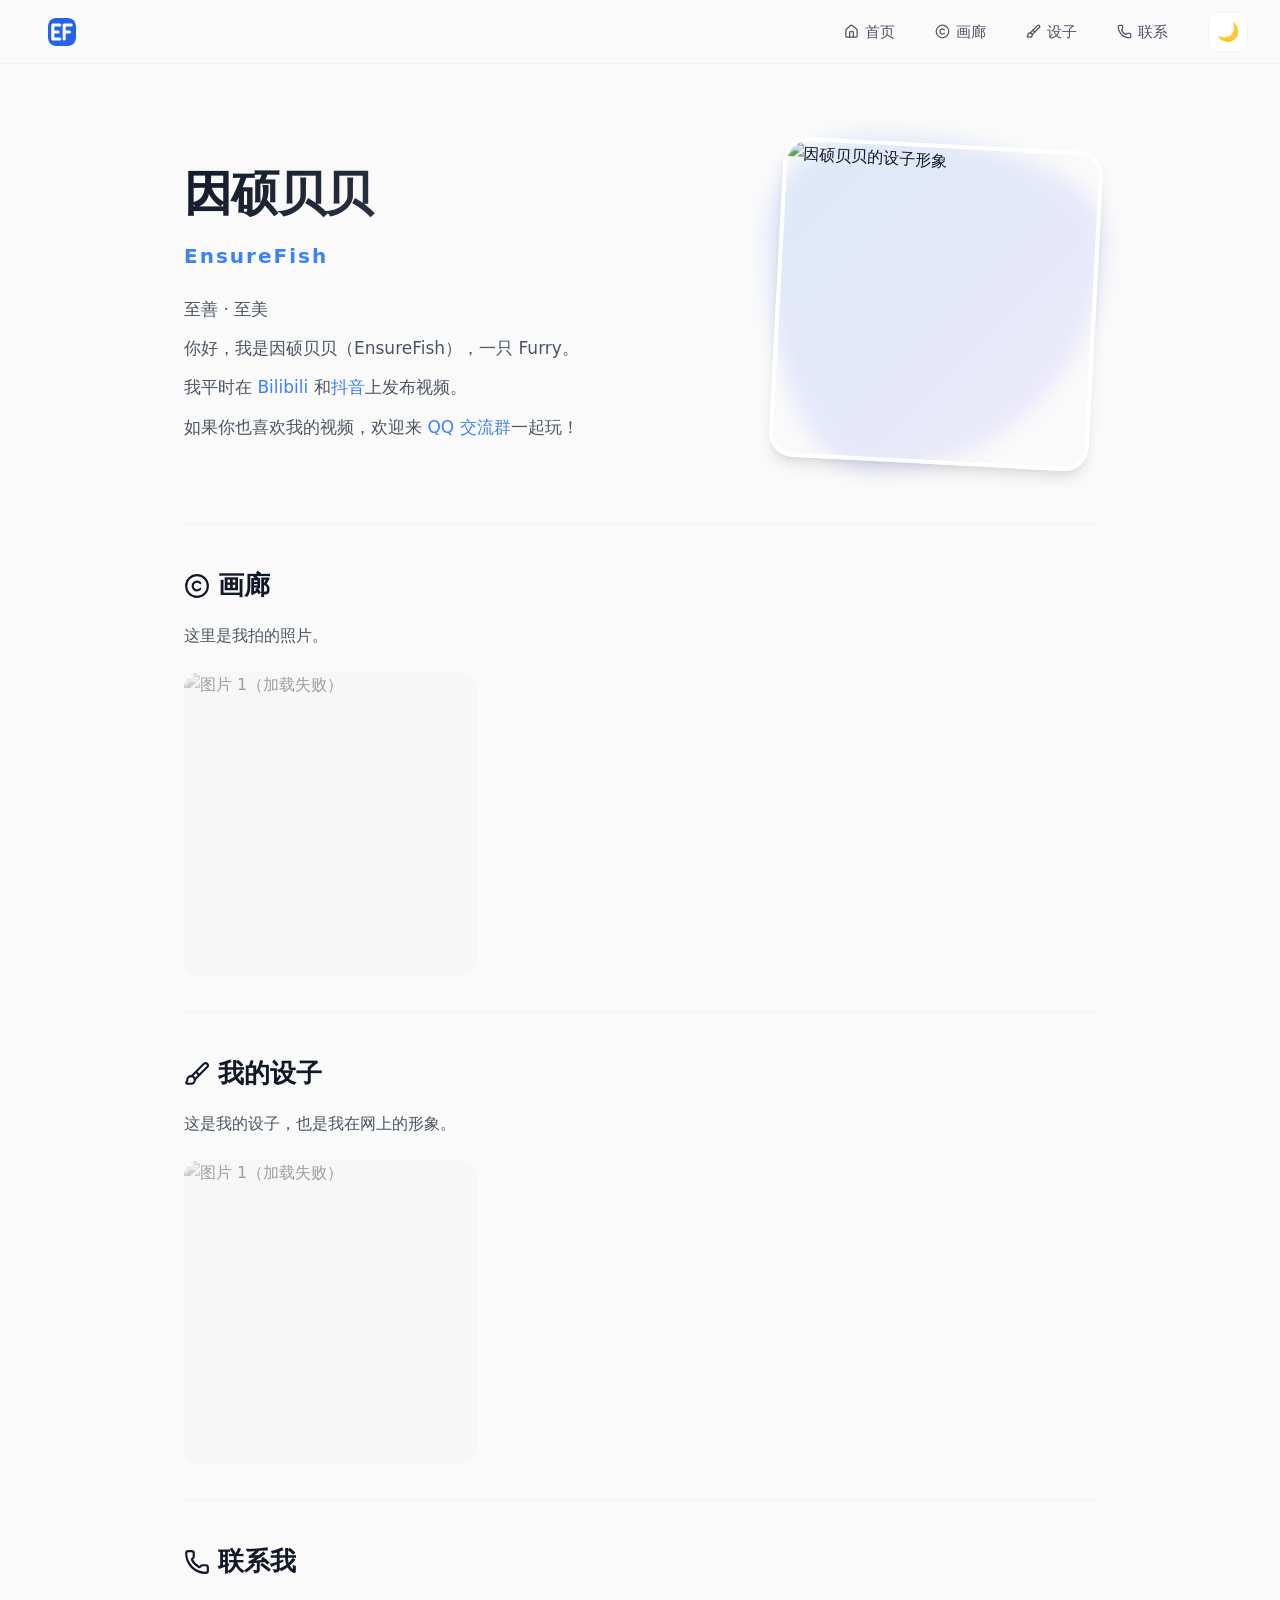
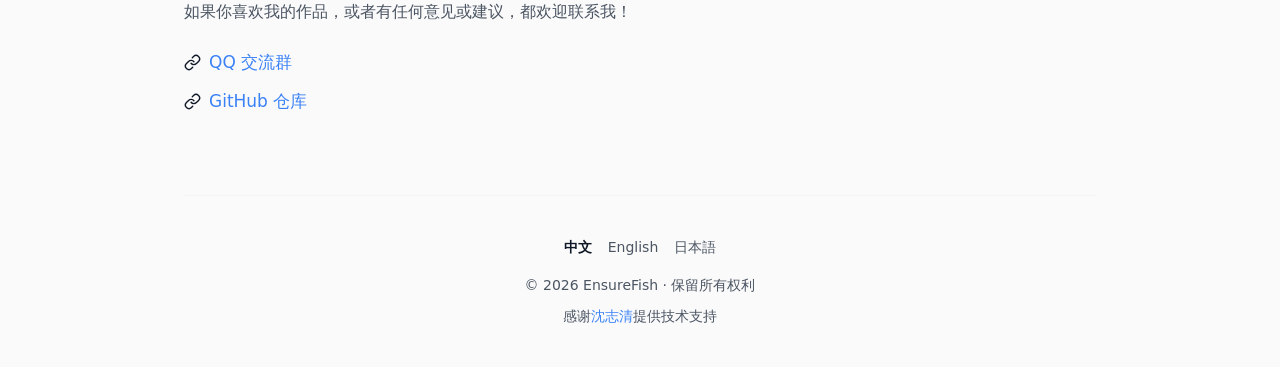
==== commit 44205c9b: "Update: douying links update" ====
--- a/index.html
+++ b/index.html
@@ -65,7 +65,7 @@
           <p class="subtitle">EnsureFish</p>
           <p>至善 · 至美</p>
           <p>你好，我是因硕贝贝（EnsureFish），一只 Furry。</p>
-          <p>我平时在 <a href="https://space.bilibili.com/3546975999887513" target="_blank" rel="noopener">Bilibili</a> 和抖音上发布视频。</p>
+          <p>我平时在 <a href="https://space.bilibili.com/3546975999887513" target="_blank" rel="noopener">Bilibili</a> 和<a href="https://www.douyin.com/user/MS4wLjABAAAASkSVliHlhkVocuDXV6ozCyaMAZBIFQSdildkuZ7MdBNrKLOnswe3pFtu_O7EbV8L" target="_blank" rel="noopener">抖音</a>上发布视频。</p>
           <p>如果你也喜欢我的视频，欢迎来 <a href="#contact">QQ 交流群</a>一起玩！</p>
         </div>
         <div class="hero-image">
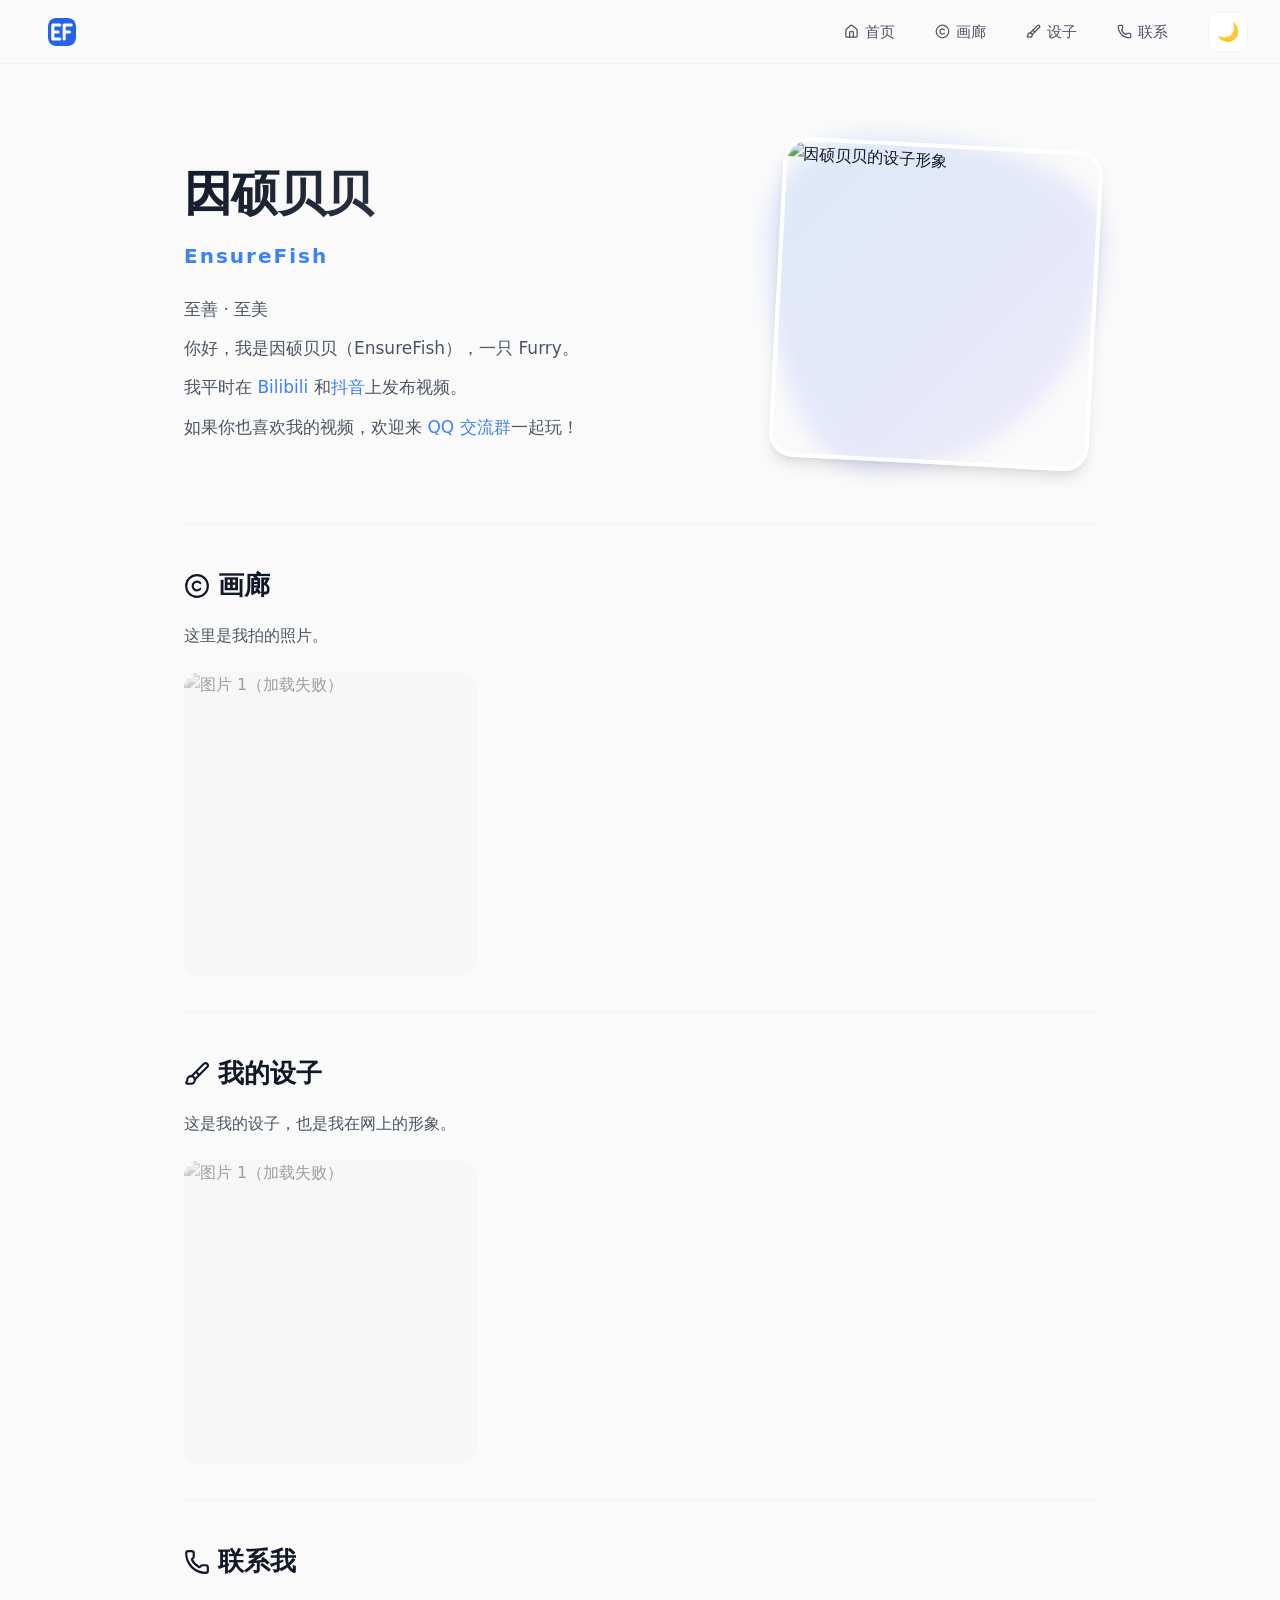
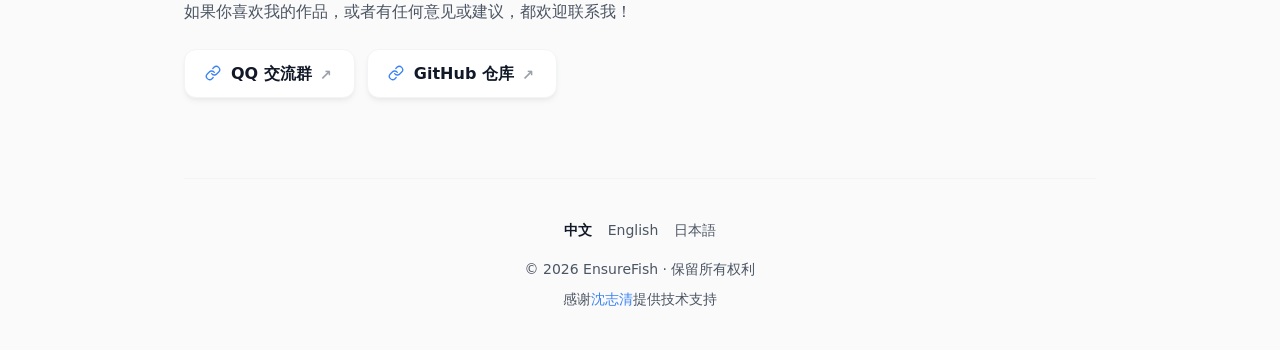
==== commit e244710e: "Update: Button style!" ====
--- a/index.html
+++ b/index.html
@@ -96,8 +96,8 @@
         <h2><span class="section-icon icon-phone" aria-hidden="true"></span>联系我</h2>
         <p>如果你喜欢我的作品，或者有任何意见或建议，都欢迎联系我！</p>
         <ul class="contact-list">
-          <li><span class="section-icon icon-link" aria-hidden="true"></span><a href="https://qun.qq.com/universal-share/share?ac=1&authKey=fGtbNWB8%2BhKvTCtJYaZNSEK3AADbcnYSFBR2N4G%2BbuwLK4mECunrBGglQWTHFO%2BW&busi_data=eyJncm91cENvZGUiOiI5MDMzOTMwMTIiLCJ0b2tlbiI6IkhKUUROWmxlODdkU09Yc29kbXZsZU9yMGdjTFF4S201TFp3UFlXeFl3c1BWNy9Ha0dMMXNldVJnTjVpR1VmdEIiLCJ1aW4iOiIxNTkwMjE5Mjk5In0%3D&data=HEM42gnyhhyVTzVLpcSByTM01UmutHzFWJ4dZpioxN8xyL_9owW5aiCp0expp3ZQNybie4vvs7OkYfc91cnGsQ&svctype=4&tempid=h5_group_info" target="_blank" rel="noopener">QQ 交流群</a></li>
-          <li><span class="section-icon icon-link" aria-hidden="true"></span><a href="https://github.com/SZQ2268/EnsureFish" target="_blank" rel="noopener">GitHub 仓库</a></li>
+          <li><a href="https://qun.qq.com/universal-share/share?ac=1&authKey=fGtbNWB8%2BhKvTCtJYaZNSEK3AADbcnYSFBR2N4G%2BbuwLK4mECunrBGglQWTHFO%2BW&busi_data=eyJncm91cENvZGUiOiI5MDMzOTMwMTIiLCJ0b2tlbiI6IkhKUUROWmxlODdkU09Yc29kbXZsZU9yMGdjTFF4S201TFp3UFlXeFl3c1BWNy9Ha0dMMXNldVJnTjVpR1VmdEIiLCJ1aW4iOiIxNTkwMjE5Mjk5In0%3D&data=HEM42gnyhhyVTzVLpcSByTM01UmutHzFWJ4dZpioxN8xyL_9owW5aiCp0expp3ZQNybie4vvs7OkYfc91cnGsQ&svctype=4&tempid=h5_group_info" target="_blank" rel="noopener"><span class="section-icon icon-link" aria-hidden="true"></span>QQ 交流群</a></li>
+          <li><a href="https://github.com/SZQ2268/EnsureFish" target="_blank" rel="noopener"><span class="section-icon icon-link" aria-hidden="true"></span>GitHub 仓库</a></li>
         </ul>
       </section>
     </main>
--- a/style.css
+++ b/style.css
@@ -292,27 +292,66 @@
   font-size: 16px;
 }
 
-/* ===== 9. 联系列表 ===== */
+/* ===== 9. 联系列表（按钮样式） ===== */
+/* 两个外链做成“卡片按钮”：surface 底色 + 细边框，悬停时换主题色边框、
+   抬起并带出阴影；箭头仅在悬停时归位点亮，提示可跳转。 */
 .contact-list {
   display: flex;
-  flex-direction: column;
+  flex-wrap: wrap;
   gap: 12px;
-  font-size: 17px;
+  font-size: 16px;
 }
 .contact-list li {
   display: flex;
-  align-items: center;
-  gap: 8px;
 }
 .contact-list a {
-  font-weight: 500;
-  text-decoration: underline;
-  text-decoration-color: transparent;
-  text-underline-offset: 4px;
-  transition: text-decoration-color 0.2s;
+  display: inline-flex;
+  align-items: center;
+  gap: 10px;
+  padding: 11px 20px;
+  font-weight: 600;
+  color: var(--text);
+  background: var(--bg-subtle);
+  border: 1px solid var(--border);
+  border-radius: 12px;
+  box-shadow: var(--shadow);
+  transition: color 0.2s ease, background-color 0.2s ease, border-color 0.2s ease,
+    box-shadow 0.2s ease, transform 0.2s ease;
+}
+/* 按钮内的图标跟随主题色，和正文文字区分开 */
+.contact-list a .section-icon {
+  color: var(--accent);
+}
+/* 外链箭头：默认半透明并略向右下偏移，悬停时归位变亮 */
+.contact-list a::after {
+  content: '↗';
+  font-size: 0.9em;
+  line-height: 1;
+  color: var(--text-muted);
+  opacity: 0.55;
+  transform: translate(-2px, 2px);
+  transition: color 0.2s ease, opacity 0.2s ease, transform 0.2s ease;
 }
 .contact-list a:hover {
-  text-decoration-color: var(--accent);
+  color: var(--text);
+  background: var(--accent-light);
+  border-color: var(--accent);
+  box-shadow: var(--shadow-hover);
+  transform: translateY(-2px);
+}
+.contact-list a:hover::after {
+  color: var(--accent);
+  opacity: 1;
+  transform: translate(0, 0);
+}
+.contact-list a:active {
+  transform: translateY(0);
+  box-shadow: var(--shadow);
+}
+/* 键盘聚焦时给出清晰的焦点环 */
+.contact-list a:focus-visible {
+  outline: 2px solid var(--accent);
+  outline-offset: 2px;
 }
 
 /* ===== 10. 页脚 ===== */
@@ -428,6 +467,11 @@
 
   .section { padding: 32px 0; }
   .gallery { grid-template-columns: repeat(auto-fill, minmax(160px, 1fr)); gap: 12px; }
+
+  /* 联系按钮在小屏改为整行铺满并居中，更好点按 */
+  .contact-list { flex-direction: column; }
+  .contact-list li { width: 100%; }
+  .contact-list a { width: 100%; justify-content: center; }
 }
 
 /* ===== 13. 减少动态效果 ===== */
